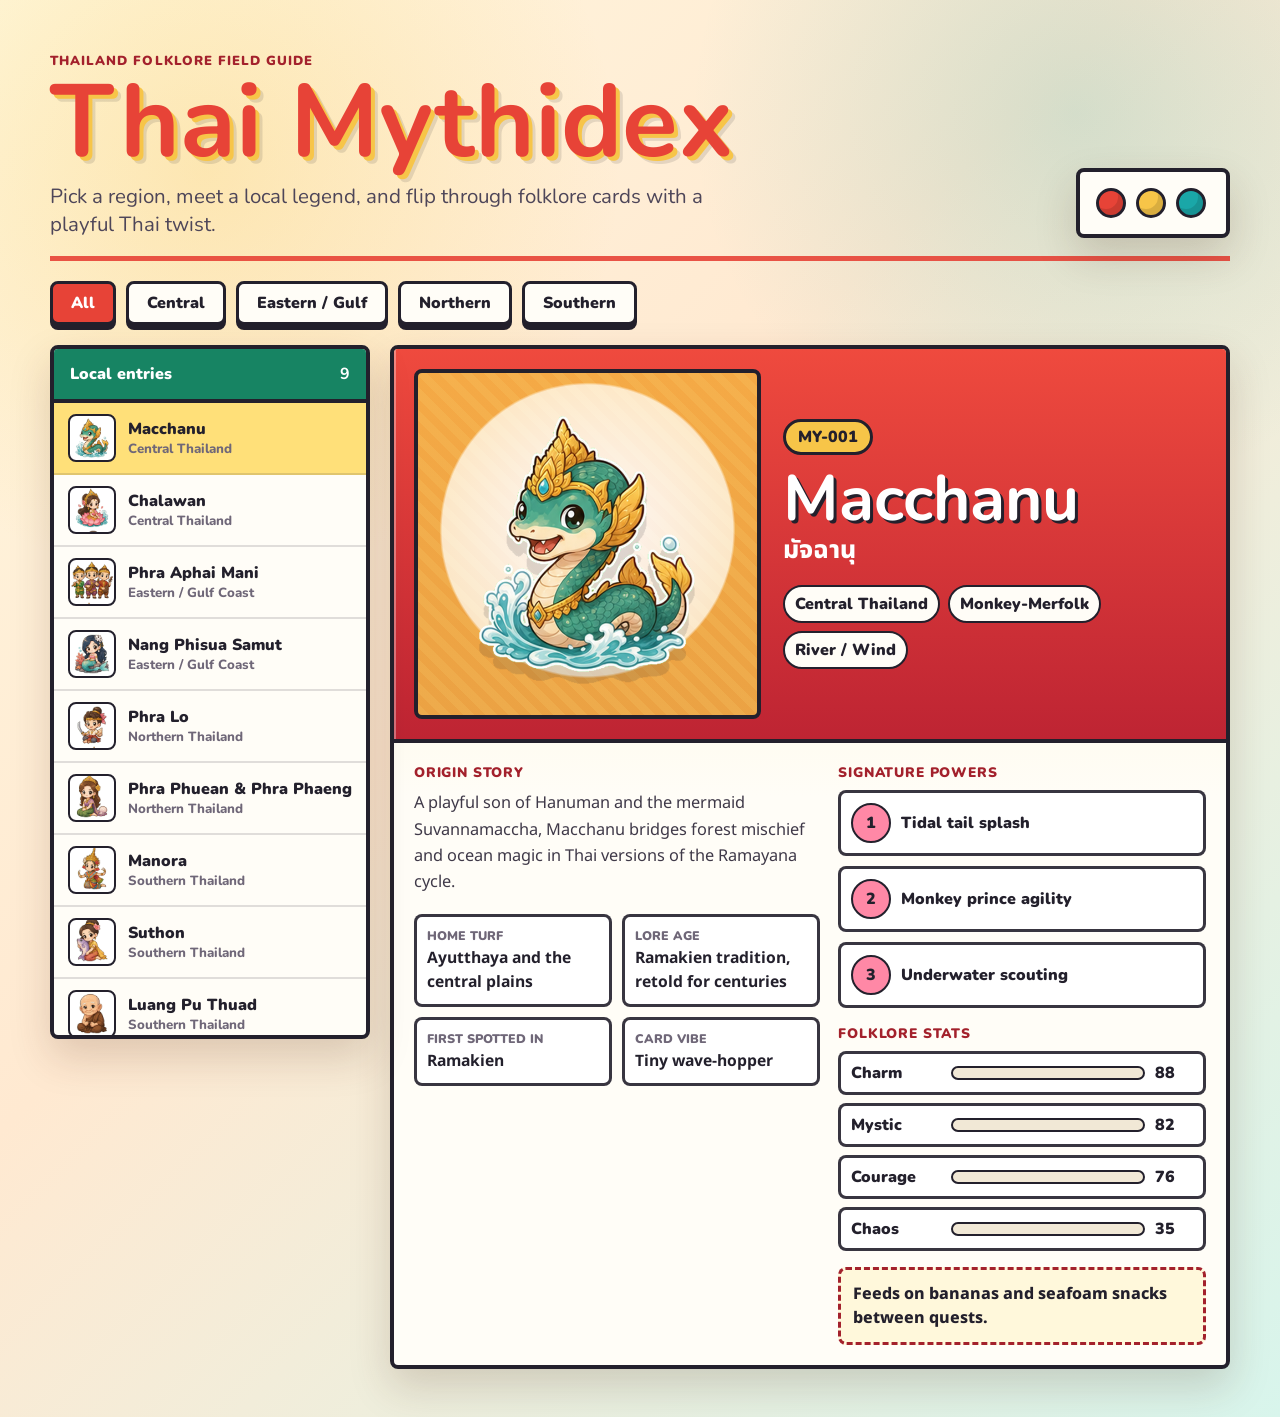
==== index.html @ 9a736ad7 "Build Thai Mythidex app" ====
<!doctype html>
<html lang="en">
  <head>
    <meta charset="utf-8">
    <meta name="viewport" content="width=device-width, initial-scale=1">
    <title>Thai Mythidex</title>
    <link rel="preconnect" href="https://fonts.googleapis.com">
    <link rel="preconnect" href="https://fonts.gstatic.com" crossorigin>
    <link href="https://fonts.googleapis.com/css2?family=Noto+Sans+Thai:wght@400;600;700;800&family=Nunito:wght@600;700;800;900&display=swap" rel="stylesheet">
    <link rel="stylesheet" href="styles.css">
  </head>
  <body>
    <main class="app-shell">
      <section class="hero" aria-labelledby="page-title">
        <div class="hero-copy">
          <p class="eyebrow">Thailand folklore field guide</p>
          <h1 id="page-title">Thai Mythidex</h1>
          <p class="intro">
            Pick a region, meet a local legend, and flip through folklore cards with a playful Thai twist.
          </p>
        </div>
        <div class="hero-badge" aria-label="Mythidex device">
          <span class="badge-light badge-red"></span>
          <span class="badge-light badge-gold"></span>
          <span class="badge-light badge-teal"></span>
        </div>
      </section>

      <section class="controls" aria-label="Region filters">
        <button class="region-button active" type="button" data-region="All">All</button>
        <button class="region-button" type="button" data-region="Central Thailand">Central</button>
        <button class="region-button" type="button" data-region="Eastern / Gulf Coast">Eastern / Gulf</button>
        <button class="region-button" type="button" data-region="Northern Thailand">Northern</button>
        <button class="region-button" type="button" data-region="Southern Thailand">Southern</button>
      </section>

      <section class="dex-layout">
        <aside class="creature-list" aria-label="Creature list">
          <div class="list-head">
            <span>Local entries</span>
            <strong id="entry-count">0</strong>
          </div>
          <div id="creature-list" class="list-items"></div>
        </aside>

        <article id="card" class="myth-card" aria-live="polite"></article>
      </section>
    </main>

    <script src="app.js"></script>
  </body>
</html>
---- styles.css ----
:root {
  --ink: #23202c;
  --muted: #6f6778;
  --paper: #fff7e7;
  --cream: #fffdf7;
  --red: #e74337;
  --red-dark: #a3212c;
  --gold: #f7c548;
  --teal: #1aa7a8;
  --jade: #178463;
  --lotus: #ff88a6;
  --indigo: #40418f;
  --shadow: 0 18px 42px rgba(79, 37, 20, 0.18);
}

* {
  box-sizing: border-box;
}

body {
  margin: 0;
  min-height: 100vh;
  color: var(--ink);
  font-family: "Nunito", "Noto Sans Thai", system-ui, sans-serif;
  background:
    radial-gradient(circle at 16% 12%, rgba(247, 197, 72, 0.28), transparent 26rem),
    radial-gradient(circle at 84% 8%, rgba(26, 167, 168, 0.18), transparent 24rem),
    linear-gradient(135deg, #fff8df 0%, #ffe9d1 42%, #d8f5ec 100%);
}

button {
  font: inherit;
}

.app-shell {
  width: min(1180px, calc(100% - 32px));
  margin: 0 auto;
  padding: 28px 0 48px;
}

.hero {
  display: grid;
  grid-template-columns: minmax(0, 1fr) auto;
  align-items: end;
  gap: 24px;
  padding: 24px 0 18px;
  border-bottom: 5px solid rgba(231, 67, 55, 0.9);
}

.eyebrow {
  margin: 0 0 6px;
  color: var(--red-dark);
  font-size: 0.82rem;
  font-weight: 900;
  letter-spacing: 0.08em;
  text-transform: uppercase;
}

h1 {
  margin: 0;
  font-size: clamp(2.8rem, 8vw, 6.5rem);
  line-height: 0.9;
  letter-spacing: 0;
  color: var(--red);
  text-shadow: 4px 4px 0 var(--gold), 7px 7px 0 rgba(35, 32, 44, 0.12);
}

.intro {
  max-width: 670px;
  margin: 14px 0 0;
  color: #4e4659;
  font-size: clamp(1rem, 2vw, 1.28rem);
}

.hero-badge {
  display: flex;
  align-items: center;
  gap: 10px;
  min-width: 154px;
  padding: 16px;
  border: 4px solid var(--ink);
  border-radius: 8px;
  background: var(--cream);
  box-shadow: var(--shadow);
}

.badge-light {
  width: 30px;
  aspect-ratio: 1;
  border: 3px solid var(--ink);
  border-radius: 50%;
  box-shadow: inset -5px -6px 0 rgba(0, 0, 0, 0.12);
}

.badge-red {
  background: var(--red);
}

.badge-gold {
  background: var(--gold);
}

.badge-teal {
  background: var(--teal);
}

.controls {
  display: flex;
  flex-wrap: wrap;
  gap: 10px;
  padding: 20px 0;
}

.region-button {
  min-height: 44px;
  padding: 0 18px;
  border: 3px solid var(--ink);
  border-radius: 8px;
  color: var(--ink);
  background: var(--cream);
  font-weight: 900;
  cursor: pointer;
  box-shadow: 0 5px 0 var(--ink);
  transition: transform 150ms ease, box-shadow 150ms ease, background 150ms ease;
}

.region-button:hover,
.region-button:focus-visible {
  transform: translateY(-2px);
  box-shadow: 0 7px 0 var(--ink);
  outline: 0;
}

.region-button.active {
  color: #fff;
  background: var(--red);
}

.dex-layout {
  display: grid;
  grid-template-columns: 320px minmax(0, 1fr);
  gap: 20px;
  align-items: start;
}

.creature-list,
.myth-card {
  border: 4px solid var(--ink);
  border-radius: 8px;
  box-shadow: var(--shadow);
}

.creature-list {
  position: sticky;
  top: 18px;
  overflow: hidden;
  background: var(--cream);
}

.list-head {
  display: flex;
  align-items: center;
  justify-content: space-between;
  padding: 14px 16px;
  color: #fff;
  background: var(--jade);
  border-bottom: 4px solid var(--ink);
  font-weight: 900;
}

.list-items {
  display: grid;
  max-height: 632px;
  overflow: auto;
}

.entry-button {
  display: grid;
  grid-template-columns: 48px minmax(0, 1fr);
  gap: 12px;
  align-items: center;
  width: 100%;
  min-height: 72px;
  padding: 10px 14px;
  border: 0;
  border-bottom: 2px solid rgba(35, 32, 44, 0.14);
  color: var(--ink);
  background: transparent;
  text-align: left;
  cursor: pointer;
}

.entry-button:hover,
.entry-button:focus-visible {
  background: #fff0c7;
  outline: 0;
}

.entry-button.active {
  background: #ffe079;
}

.entry-thumb {
  width: 48px;
  aspect-ratio: 1;
  object-fit: contain;
  border: 2px solid var(--ink);
  border-radius: 8px;
  background: #fff;
}

.entry-name {
  display: block;
  overflow: hidden;
  font-weight: 900;
  text-overflow: ellipsis;
  white-space: nowrap;
}

.entry-region {
  display: block;
  overflow: hidden;
  color: var(--muted);
  font-size: 0.83rem;
  font-weight: 800;
  text-overflow: ellipsis;
  white-space: nowrap;
}

.myth-card {
  overflow: hidden;
  background: linear-gradient(180deg, #fff4c9 0%, #fffdf7 44%);
}

.card-top {
  display: grid;
  grid-template-columns: minmax(250px, 0.9fr) minmax(0, 1.1fr);
  gap: 22px;
  padding: 20px;
  background:
    linear-gradient(90deg, rgba(255, 255, 255, 0.34) 0 2px, transparent 2px 18px),
    linear-gradient(180deg, #ef4a3e, #be2433);
  border-bottom: 4px solid var(--ink);
}

.art-panel {
  display: grid;
  place-items: center;
  min-height: 350px;
  border: 4px solid var(--ink);
  border-radius: 8px;
  background:
    radial-gradient(circle at 50% 46%, rgba(255, 255, 255, 0.95), rgba(255, 246, 212, 0.92) 58%, rgba(247, 197, 72, 0.78) 59%),
    repeating-linear-gradient(45deg, rgba(255, 255, 255, 0.18) 0 8px, transparent 8px 16px);
}

.creature-art {
  width: min(84%, 320px);
  max-height: 310px;
  object-fit: contain;
  filter: drop-shadow(0 12px 0 rgba(35, 32, 44, 0.14));
}

.card-title {
  align-self: center;
  color: #fff;
}

.number {
  display: inline-flex;
  align-items: center;
  min-height: 36px;
  padding: 0 12px;
  border: 3px solid var(--ink);
  border-radius: 999px;
  color: var(--ink);
  background: var(--gold);
  font-weight: 900;
}

.card-title h2 {
  margin: 14px 0 2px;
  color: #fff;
  font-size: clamp(2rem, 5vw, 4.4rem);
  line-height: 0.95;
  letter-spacing: 0;
  text-shadow: 3px 3px 0 var(--ink);
}

.thai-name {
  margin: 0 0 16px;
  font-family: "Noto Sans Thai", "Nunito", system-ui, sans-serif;
  font-size: 1.55rem;
  font-weight: 800;
}

.chips {
  display: flex;
  flex-wrap: wrap;
  gap: 8px;
}

.chip {
  min-height: 34px;
  padding: 6px 10px;
  border: 2px solid var(--ink);
  border-radius: 999px;
  color: var(--ink);
  background: var(--cream);
  font-weight: 900;
}

.card-body {
  display: grid;
  grid-template-columns: minmax(0, 1.05fr) minmax(250px, 0.95fr);
  gap: 18px;
  padding: 20px;
}

.info-panel,
.power-panel {
  min-width: 0;
}

.section-title {
  margin: 0 0 8px;
  color: var(--red-dark);
  font-size: 0.86rem;
  font-weight: 900;
  letter-spacing: 0.06em;
  text-transform: uppercase;
}

.story {
  margin: 0 0 18px;
  color: #3f3948;
  font-family: "Noto Sans Thai", "Nunito", system-ui, sans-serif;
  font-size: 1.02rem;
  line-height: 1.62;
}

.fact-grid {
  display: grid;
  grid-template-columns: repeat(2, minmax(0, 1fr));
  gap: 10px;
}

.fact,
.power,
.stat-row {
  border: 3px solid rgba(35, 32, 44, 0.9);
  border-radius: 8px;
  background: #fff;
}

.fact {
  padding: 10px;
}

.fact span {
  display: block;
  color: var(--muted);
  font-size: 0.78rem;
  font-weight: 900;
  text-transform: uppercase;
}

.fact strong {
  display: block;
  margin-top: 2px;
  font-family: "Noto Sans Thai", "Nunito", system-ui, sans-serif;
  font-size: 0.98rem;
}

.power-list {
  display: grid;
  gap: 10px;
  margin-bottom: 16px;
}

.power {
  display: grid;
  grid-template-columns: 40px minmax(0, 1fr);
  align-items: center;
  gap: 10px;
  padding: 10px;
  font-weight: 900;
}

.power-mark {
  display: grid;
  place-items: center;
  width: 40px;
  aspect-ratio: 1;
  border: 2px solid var(--ink);
  border-radius: 50%;
  background: var(--lotus);
}

.stats {
  display: grid;
  gap: 8px;
}

.stat-row {
  display: grid;
  grid-template-columns: 90px minmax(0, 1fr) 38px;
  gap: 10px;
  align-items: center;
  padding: 8px 10px;
}

.stat-label,
.stat-value {
  font-weight: 900;
}

.stat-track {
  height: 14px;
  overflow: hidden;
  border: 2px solid var(--ink);
  border-radius: 999px;
  background: #f1e8d6;
}

.stat-fill {
  height: 100%;
  background: linear-gradient(90deg, var(--teal), var(--gold));
}

.cute-note {
  margin: 16px 0 0;
  padding: 12px;
  border: 3px dashed var(--red-dark);
  border-radius: 8px;
  background: #fff8db;
  font-family: "Noto Sans Thai", "Nunito", system-ui, sans-serif;
  font-weight: 800;
}

.empty {
  padding: 36px;
  color: var(--muted);
  font-weight: 900;
  text-align: center;
}

@media (max-width: 860px) {
  .hero {
    grid-template-columns: 1fr;
  }

  .hero-badge {
    justify-self: start;
  }

  .dex-layout,
  .card-top,
  .card-body {
    grid-template-columns: 1fr;
  }

  .creature-list {
    position: static;
  }

  .list-items {
    max-height: 286px;
  }

  .art-panel {
    min-height: 280px;
  }
}

@media (max-width: 520px) {
  .app-shell {
    width: min(100% - 20px, 1180px);
    padding-top: 16px;
  }

  .controls {
    display: grid;
    grid-template-columns: repeat(2, minmax(0, 1fr));
  }

  .region-button {
    padding: 0 10px;
    font-size: 0.9rem;
  }

  .card-top,
  .card-body {
    padding: 12px;
  }

  .fact-grid {
    grid-template-columns: 1fr;
  }

  .stat-row {
    grid-template-columns: 76px minmax(0, 1fr) 34px;
  }
}
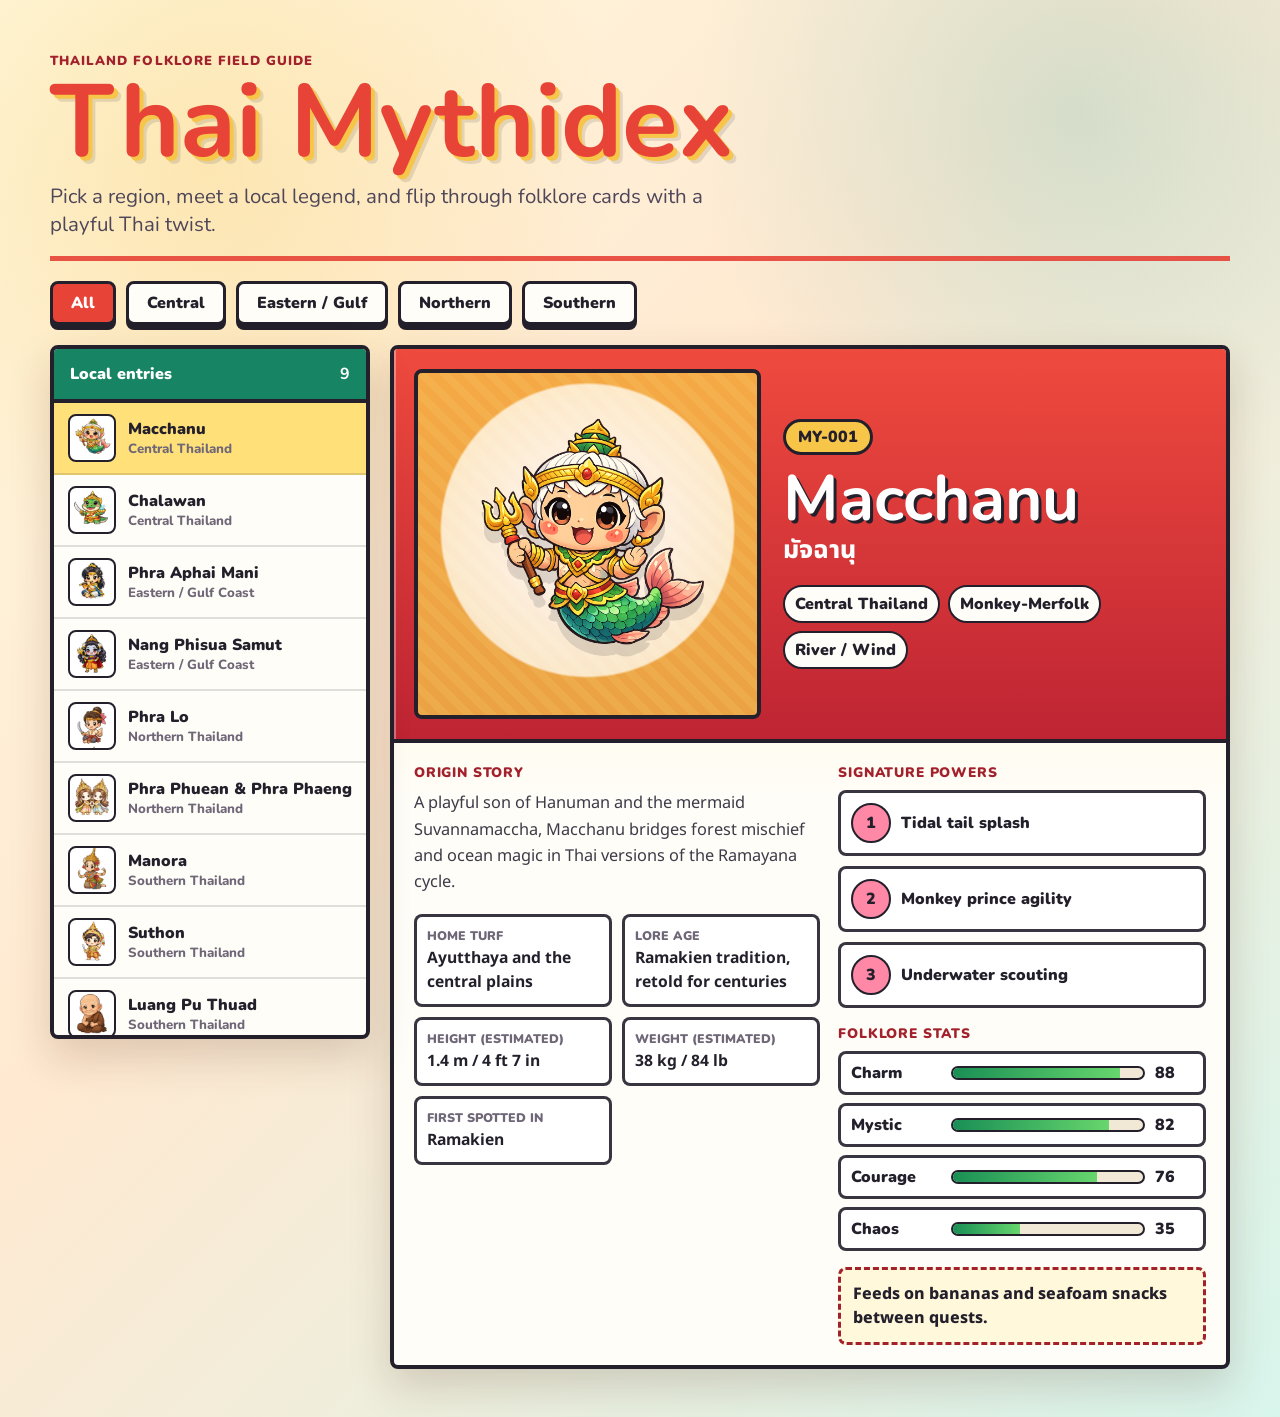
==== commit ddb1e1fd: "Remove hero badge" ====
--- a/index.html
+++ b/index.html
@@ -18,11 +18,6 @@
           <p class="intro">
             Pick a region, meet a local legend, and flip through folklore cards with a playful Thai twist.
           </p>
-        </div>
-        <div class="hero-badge" aria-label="Mythidex device">
-          <span class="badge-light badge-red"></span>
-          <span class="badge-light badge-gold"></span>
-          <span class="badge-light badge-teal"></span>
         </div>
       </section>
 
--- a/styles.css
+++ b/styles.css
@@ -39,10 +39,6 @@
 }
 
 .hero {
-  display: grid;
-  grid-template-columns: minmax(0, 1fr) auto;
-  align-items: end;
-  gap: 24px;
   padding: 24px 0 18px;
   border-bottom: 5px solid rgba(231, 67, 55, 0.9);
 }
@@ -70,38 +66,6 @@
   margin: 14px 0 0;
   color: #4e4659;
   font-size: clamp(1rem, 2vw, 1.28rem);
-}
-
-.hero-badge {
-  display: flex;
-  align-items: center;
-  gap: 10px;
-  min-width: 154px;
-  padding: 16px;
-  border: 4px solid var(--ink);
-  border-radius: 8px;
-  background: var(--cream);
-  box-shadow: var(--shadow);
-}
-
-.badge-light {
-  width: 30px;
-  aspect-ratio: 1;
-  border: 3px solid var(--ink);
-  border-radius: 50%;
-  box-shadow: inset -5px -6px 0 rgba(0, 0, 0, 0.12);
-}
-
-.badge-red {
-  background: var(--red);
-}
-
-.badge-gold {
-  background: var(--gold);
-}
-
-.badge-teal {
-  background: var(--teal);
 }
 
 .controls {
@@ -416,6 +380,7 @@
 }
 
 .stat-track {
+  display: block;
   height: 14px;
   overflow: hidden;
   border: 2px solid var(--ink);
@@ -424,8 +389,9 @@
 }
 
 .stat-fill {
+  display: block;
   height: 100%;
-  background: linear-gradient(90deg, var(--teal), var(--gold));
+  background: linear-gradient(90deg, #198f55, #67d66d);
 }
 
 .cute-note {
@@ -446,14 +412,6 @@
 }
 
 @media (max-width: 860px) {
-  .hero {
-    grid-template-columns: 1fr;
-  }
-
-  .hero-badge {
-    justify-self: start;
-  }
-
   .dex-layout,
   .card-top,
   .card-body {
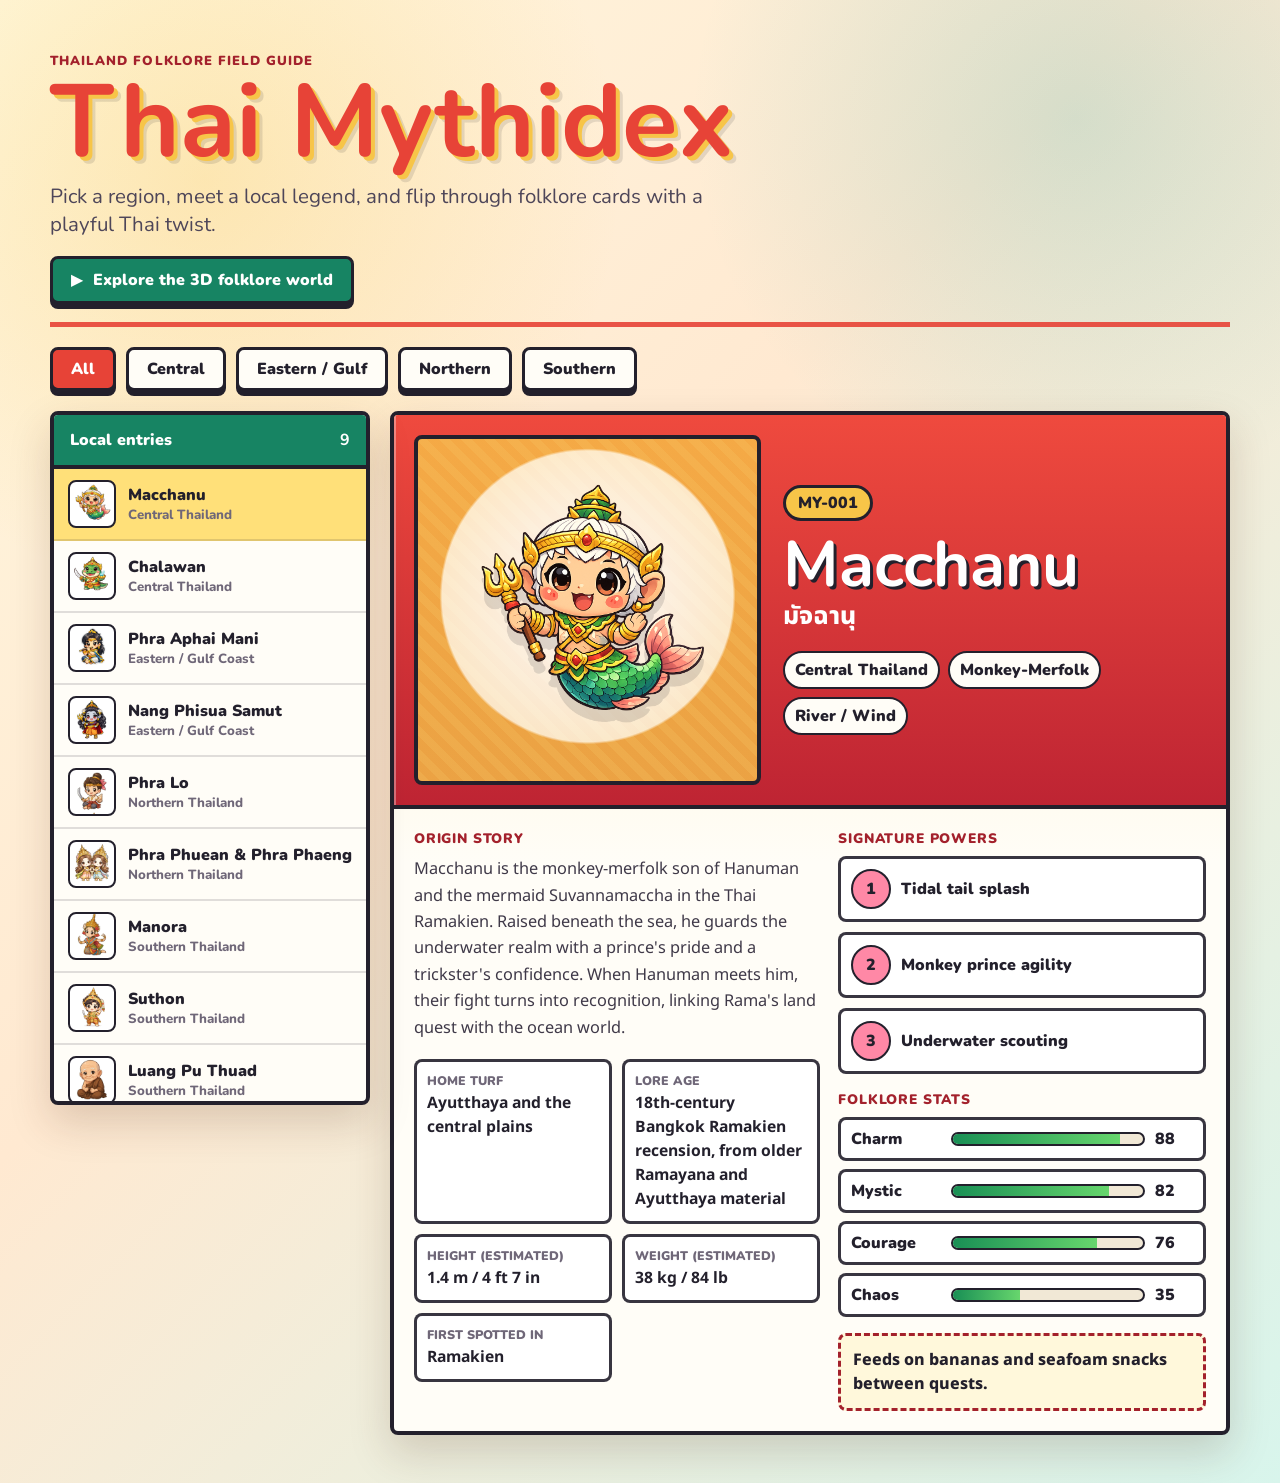
==== commit 17ac432d: "Add isometric folklore exploration world" ====
--- a/index.html
+++ b/index.html
@@ -18,6 +18,10 @@
           <p class="intro">
             Pick a region, meet a local legend, and flip through folklore cards with a playful Thai twist.
           </p>
+          <a class="explore-link" href="explore.html">
+            <span aria-hidden="true">▶</span>
+            Explore the 3D folklore world
+          </a>
         </div>
       </section>
 
--- a/styles.css
+++ b/styles.css
@@ -68,6 +68,30 @@
   font-size: clamp(1rem, 2vw, 1.28rem);
 }
 
+.explore-link {
+  display: inline-flex;
+  align-items: center;
+  gap: 10px;
+  min-height: 48px;
+  margin-top: 18px;
+  padding: 0 18px;
+  border: 3px solid var(--ink);
+  border-radius: 8px;
+  color: #fff;
+  background: var(--jade);
+  box-shadow: 0 5px 0 var(--ink);
+  font-weight: 900;
+  text-decoration: none;
+  transition: transform 150ms ease, box-shadow 150ms ease;
+}
+
+.explore-link:hover,
+.explore-link:focus-visible {
+  transform: translateY(-2px);
+  box-shadow: 0 7px 0 var(--ink);
+  outline: 0;
+}
+
 .controls {
   display: flex;
   flex-wrap: wrap;
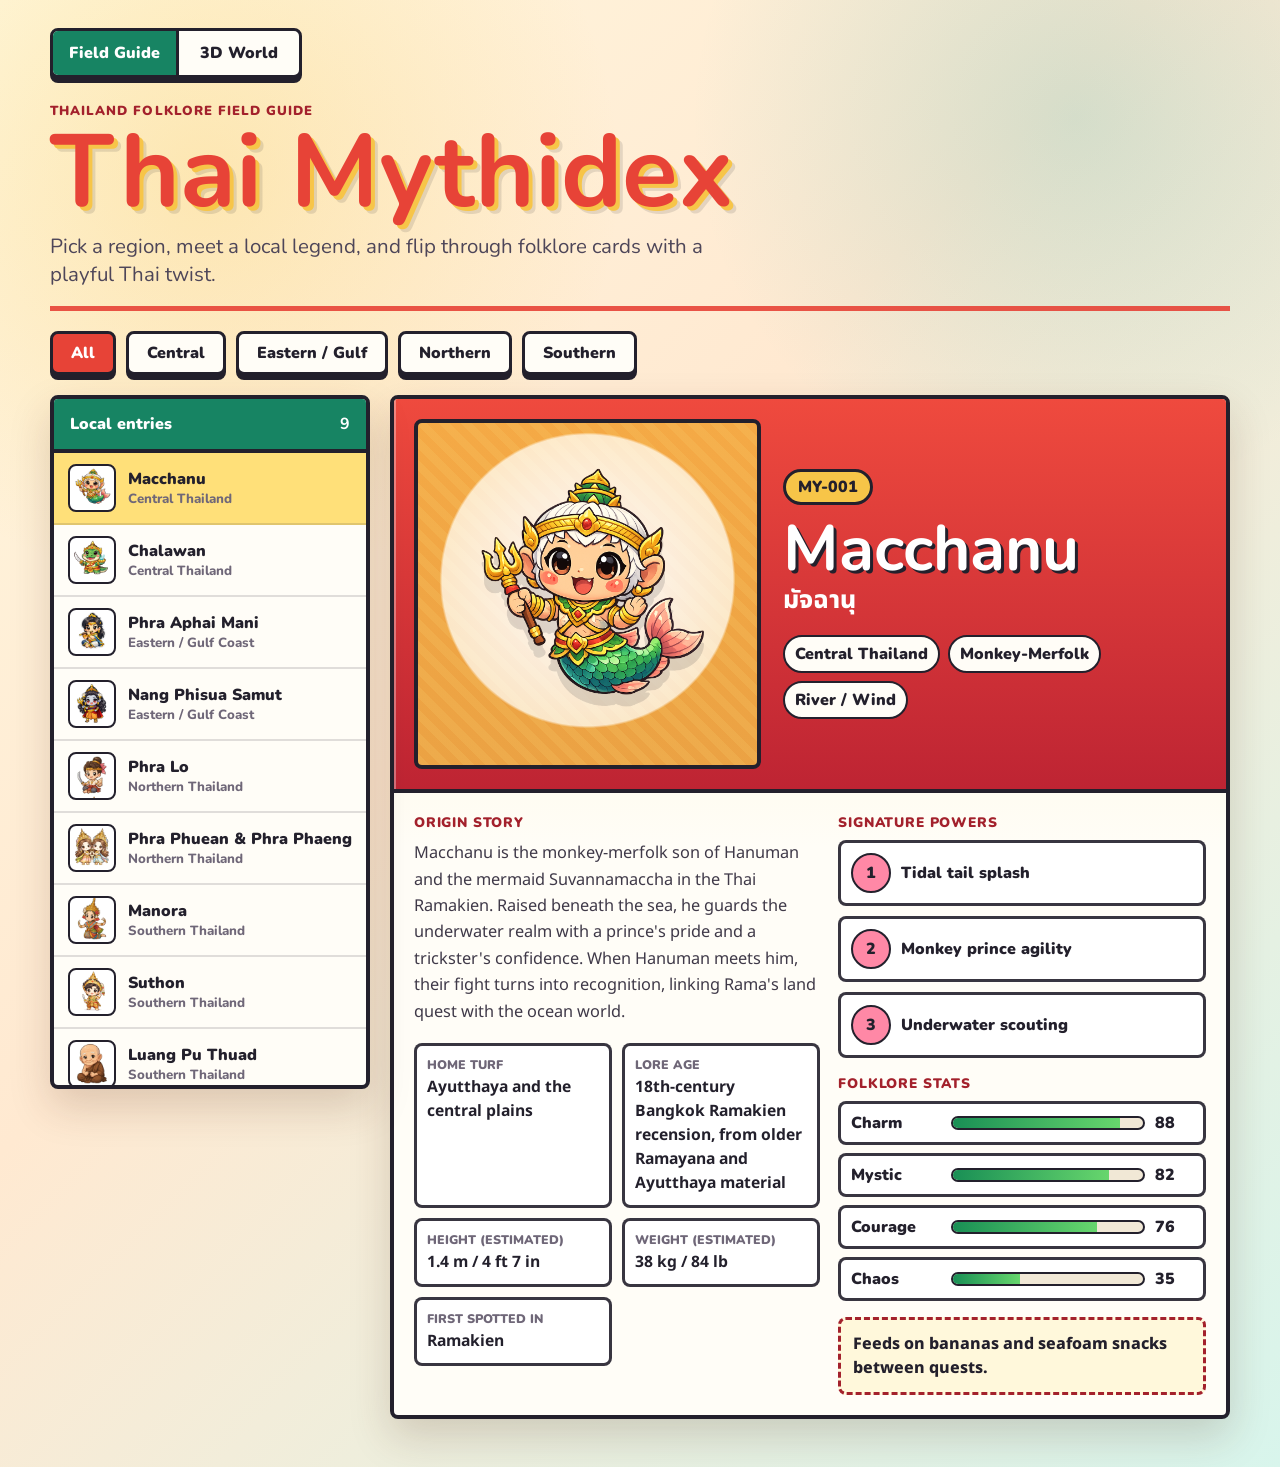
==== commit 6d714ad5: "Add app view tabs" ====
--- a/index.html
+++ b/index.html
@@ -11,6 +11,11 @@
   </head>
   <body>
     <main class="app-shell">
+      <nav class="view-tabs" aria-label="App views">
+        <a class="active" href="index.html" aria-current="page">Field Guide</a>
+        <a href="explore.html">3D World</a>
+      </nav>
+
       <section class="hero" aria-labelledby="page-title">
         <div class="hero-copy">
           <p class="eyebrow">Thailand folklore field guide</p>
@@ -18,10 +23,6 @@
           <p class="intro">
             Pick a region, meet a local legend, and flip through folklore cards with a playful Thai twist.
           </p>
-          <a class="explore-link" href="explore.html">
-            <span aria-hidden="true">▶</span>
-            Explore the 3D folklore world
-          </a>
         </div>
       </section>
 
--- a/styles.css
+++ b/styles.css
@@ -38,6 +38,41 @@
   padding: 28px 0 48px;
 }
 
+.view-tabs {
+  display: inline-grid;
+  grid-template-columns: repeat(2, minmax(120px, 1fr));
+  overflow: hidden;
+  border: 3px solid var(--ink);
+  border-radius: 8px;
+  background: var(--cream);
+  box-shadow: 0 5px 0 var(--ink);
+}
+
+.view-tabs a {
+  display: grid;
+  place-items: center;
+  min-height: 44px;
+  padding: 0 16px;
+  color: var(--ink);
+  font-weight: 900;
+  text-decoration: none;
+}
+
+.view-tabs a + a {
+  border-left: 3px solid var(--ink);
+}
+
+.view-tabs a:hover,
+.view-tabs a:focus-visible {
+  background: #ffe9a4;
+  outline: 0;
+}
+
+.view-tabs a.active {
+  color: #fff;
+  background: var(--jade);
+}
+
 .hero {
   padding: 24px 0 18px;
   border-bottom: 5px solid rgba(231, 67, 55, 0.9);
@@ -66,30 +101,6 @@
   margin: 14px 0 0;
   color: #4e4659;
   font-size: clamp(1rem, 2vw, 1.28rem);
-}
-
-.explore-link {
-  display: inline-flex;
-  align-items: center;
-  gap: 10px;
-  min-height: 48px;
-  margin-top: 18px;
-  padding: 0 18px;
-  border: 3px solid var(--ink);
-  border-radius: 8px;
-  color: #fff;
-  background: var(--jade);
-  box-shadow: 0 5px 0 var(--ink);
-  font-weight: 900;
-  text-decoration: none;
-  transition: transform 150ms ease, box-shadow 150ms ease;
-}
-
-.explore-link:hover,
-.explore-link:focus-visible {
-  transform: translateY(-2px);
-  box-shadow: 0 7px 0 var(--ink);
-  outline: 0;
 }
 
 .controls {
